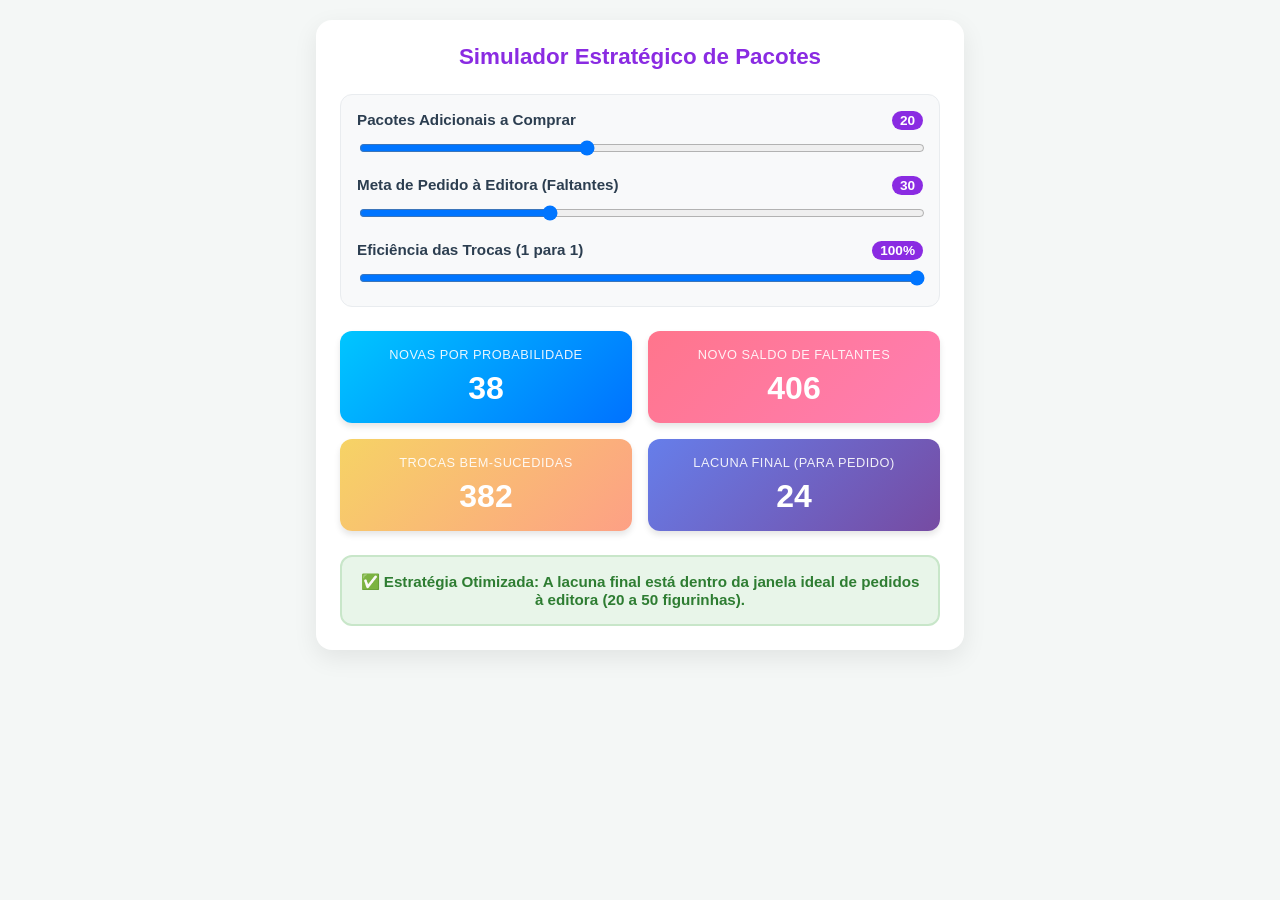
==== gerenciamento.html @ f92bf5bc "Integrate gerenciamento panel into app with editable scenario inputs and updated dashboard-style res" ====
<!DOCTYPE html>
<html lang="pt-BR">
<head>
    <meta charset="UTF-8">
    <meta name="viewport" content="width=device-width, initial-scale=1.0">
    <title>Calculadora de Ponto de Equilíbrio - Coleção</title>
    <style>
        :root {
            --primary: #8a2be2; /* Roxo semelhante à imagem */
            --secondary: #00d2ff; /* Azul ciano */
            --tertiary: #ff416c; /* Rosa/Vermelho */
            --bg-color: #f4f7f6;
            --card-bg: #ffffff;
            --text-dark: #2c3e50;
            --text-muted: #7f8c8d;
        }

        body {
            font-family: -apple-system, BlinkMacSystemFont, "Segoe UI", Roboto, Helvetica, Arial, sans-serif;
            background-color: var(--bg-color);
            color: var(--text-dark);
            padding: 20px;
            margin: 0;
            display: flex;
            justify-content: center;
        }

        .container {
            background-color: var(--card-bg);
            border-radius: 16px;
            box-shadow: 0 8px 24px rgba(0,0,0,0.08);
            padding: 24px;
            max-width: 600px;
            width: 100%;
        }

        h2 {
            margin-top: 0;
            font-size: 1.4rem;
            color: var(--primary);
            text-align: center;
            margin-bottom: 24px;
        }

        .controls {
            background: #f8f9fa;
            padding: 16px;
            border-radius: 12px;
            margin-bottom: 24px;
            border: 1px solid #e9ecef;
        }

        .control-group {
            margin-bottom: 16px;
        }

        .control-group:last-child {
            margin-bottom: 0;
        }

        .control-header {
            display: flex;
            justify-content: space-between;
            margin-bottom: 8px;
            font-weight: 600;
            font-size: 0.95rem;
        }

        .value-badge {
            background: var(--primary);
            color: white;
            padding: 2px 8px;
            border-radius: 12px;
            font-size: 0.85rem;
        }

        input[type=range] {
            width: 100%;
            cursor: pointer;
        }

        .results-grid {
            display: grid;
            grid-template-columns: repeat(2, 1fr);
            gap: 16px;
            margin-bottom: 24px;
        }

        .result-card {
            padding: 16px;
            border-radius: 12px;
            text-align: center;
            color: white;
            box-shadow: 0 4px 6px rgba(0,0,0,0.1);
        }

        .bg-purple { background: linear-gradient(135deg, #667eea 0%, #764ba2 100%); }
        .bg-blue { background: linear-gradient(135deg, #00c6ff 0%, #0072ff 100%); }
        .bg-pink { background: linear-gradient(135deg, #ff758c 0%, #ff7eb3 100%); }
        .bg-orange { background: linear-gradient(135deg, #f6d365 0%, #fda085 100%); }

        .result-title {
            font-size: 0.8rem;
            text-transform: uppercase;
            letter-spacing: 0.5px;
            opacity: 0.9;
            margin-bottom: 8px;
        }

        .result-value {
            font-size: 2rem;
            font-weight: 800;
            margin: 0;
        }

        .status-box {
            padding: 16px;
            border-radius: 12px;
            text-align: center;
            font-weight: 600;
            font-size: 0.95rem;
            border: 2px solid transparent;
        }

        .status-success { background-color: #e8f5e9; color: #2e7d32; border-color: #c8e6c9; }
        .status-warning { background-color: #fff8e1; color: #f57f17; border-color: #ffecb3; }
        .status-danger { background-color: #ffebee; color: #c62828; border-color: #ffcdd2; }

    </style>
</head>
<body>

    <div class="container">
        <h2>Simulador Estratégico de Pacotes</h2>

        <div class="controls">
            <div class="control-group">
                <div class="control-header">
                    <label for="pacotes">Pacotes Adicionais a Comprar</label>
                    <span class="value-badge" id="valPacotes">20</span>
                </div>
                <input type="range" id="pacotes" min="0" max="50" value="20" step="1" oninput="calcular()">
            </div>

            <div class="control-group">
                <div class="control-header">
                    <label for="meta">Meta de Pedido à Editora (Faltantes)</label>
                    <span class="value-badge" id="valMeta">30</span>
                </div>
                <input type="range" id="meta" min="20" max="50" value="30" step="1" oninput="calcular()">
            </div>

            <div class="control-group">
                <div class="control-header">
                    <label for="eficiencia">Eficiência das Trocas (1 para 1)</label>
                    <span class="value-badge" id="valEficiencia">100%</span>
                </div>
                <input type="range" id="eficiencia" min="50" max="100" value="100" step="5" oninput="calcular()">
            </div>
        </div>

        <div class="results-grid">
            <div class="result-card bg-blue">
                <div class="result-title">Novas por Probabilidade</div>
                <div class="result-value" id="resNovas">0</div>
            </div>
            <div class="result-card bg-pink">
                <div class="result-title">Novo Saldo de Faltantes</div>
                <div class="result-value" id="resFaltantes">444</div>
            </div>
            <div class="result-card bg-orange">
                <div class="result-title">Trocas Bem-Sucedidas</div>
                <div class="result-value" id="resTrocas">0</div>
            </div>
            <div class="result-card bg-purple">
                <div class="result-title">Lacuna Final (Para Pedido)</div>
                <div class="result-value" id="resLacuna">0</div>
            </div>
        </div>

        <div id="statusBox" class="status-box status-warning">
            Ajuste os parâmetros para simular o cenário.
        </div>
    </div>

    <script>
        // Variáveis de estado inicial baseadas no cenário
        const TOTAL_ALBUM = 1127;
        const FALTANTES_INICIAIS = 444;
        const DUPLICATAS_INICIAIS = 320;
        const FIGURINHAS_POR_PACOTE = 5;

        function calcular() {
            // Coleta de inputs
            const pacotes = parseInt(document.getElementById('pacotes').value);
            const meta = parseInt(document.getElementById('meta').value);
            const eficiencia = parseInt(document.getElementById('eficiencia').value) / 100;

            // Atualização visual dos badges
            document.getElementById('valPacotes').innerText = pacotes;
            document.getElementById('valMeta').innerText = meta;
            document.getElementById('valEficiencia').innerText = (eficiencia * 100) + '%';

            // Lógica de cálculo estocástico (Esperança Matemática)
            const figurinhasCompradas = pacotes * FIGURINHAS_POR_PACOTE;
            let faltantesAtual = FALTANTES_INICIAIS;
            let duplicatasAtual = DUPLICATAS_INICIAIS;

            // Simulação iterativa para precisão probabilística
            for(let i = 0; i < figurinhasCompradas; i++) {
                let probabilidadeInedita = faltantesAtual / TOTAL_ALBUM;
                faltantesAtual -= probabilidadeInedita;
                duplicatasAtual += (1 - probabilidadeInedita);
            }

            // Arredondamentos para exibição
            const faltantesPosCompra = Math.round(faltantesAtual);
            const duplicatasPosCompra = Math.round(duplicatasAtual);
            const novasAdquiridasNaCompra = FALTANTES_INICIAIS - faltantesPosCompra;

            // Lógica de Trocas
            const totalDuplicatasDisponiveis = duplicatasPosCompra;
            const trocasPossiveis = totalDuplicatasDisponiveis * eficiencia;
            // O máximo de trocas é limitado pela quantidade de figurinhas que ainda faltam
            const trocasRealizadas = Math.floor(Math.min(trocasPossiveis, faltantesPosCompra));

            // Resultado Final
            const lacunaFinal = faltantesPosCompra - trocasRealizadas;

            // Renderização no DOM
            document.getElementById('resNovas').innerText = novasAdquiridasNaCompra;
            document.getElementById('resFaltantes').innerText = faltantesPosCompra;
            document.getElementById('resTrocas').innerText = trocasRealizadas;
            document.getElementById('resLacuna').innerText = lacunaFinal;

            // Avaliação de Status
            const statusBox = document.getElementById('statusBox');
            statusBox.className = 'status-box'; // reset classes

            if (lacunaFinal === meta) {
                statusBox.classList.add('status-success');
                statusBox.innerHTML = "🎯 <strong>Precisão Cirúrgica!</strong> A lacuna final atinge exatamente a sua meta de pedido direto.";
            } else if (lacunaFinal >= 20 && lacunaFinal <= 50) {
                statusBox.classList.add('status-success');
                statusBox.innerHTML = "✅ <strong>Estratégia Otimizada:</strong> A lacuna final está dentro da janela ideal de pedidos à editora (20 a 50 figurinhas).";
            } else if (lacunaFinal > 50) {
                statusBox.classList.add('status-warning');
                statusBox.innerHTML = "⚠️ <strong>Atenção:</strong> A lacuna final (" + lacunaFinal + ") está alta. Considere comprar mais pacotes ou melhorar a eficiência nas trocas.";
            } else {
                statusBox.classList.add('status-danger');
                statusBox.innerHTML = "🛑 <strong>Desperdício Previsto:</strong> A lacuna caiu para " + lacunaFinal + ". Você terá um volume ocioso de duplicatas sem uso. Compre menos pacotes.";
            }
        }

        // Executar no carregamento inicial
        window.onload = calcular;
    </script>
</body>
</html>
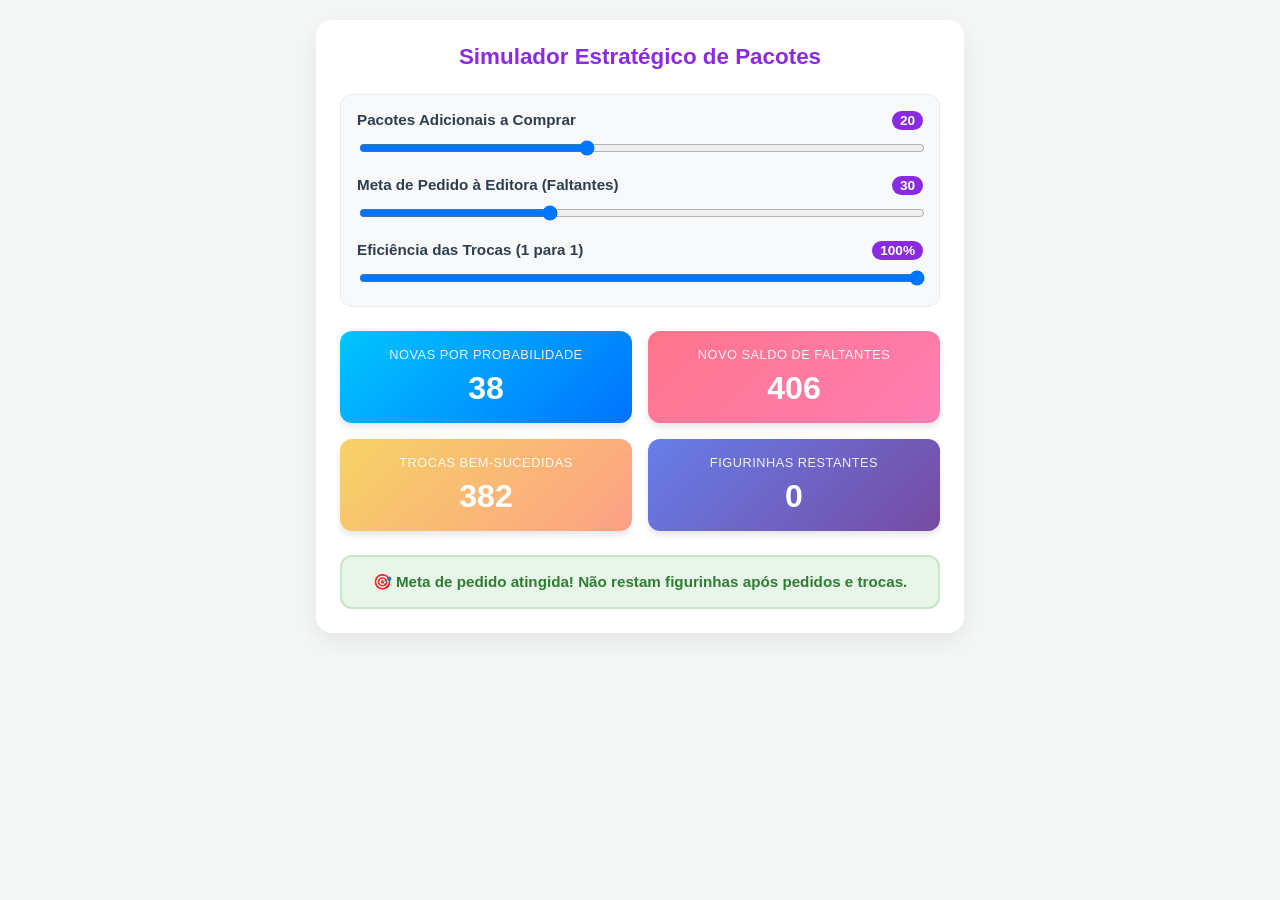
==== commit 15d6acc8: "Fix editor order calculation and rename final gap to remaining stickers" ====
--- a/gerenciamento.html
+++ b/gerenciamento.html
@@ -173,7 +173,7 @@
                 <div class="result-value" id="resTrocas">0</div>
             </div>
             <div class="result-card bg-purple">
-                <div class="result-title">Lacuna Final (Para Pedido)</div>
+                <div class="result-title">Figurinhas Restantes</div>
                 <div class="result-value" id="resLacuna">0</div>
             </div>
         </div>
@@ -225,30 +225,30 @@
             const trocasRealizadas = Math.floor(Math.min(trocasPossiveis, faltantesPosCompra));
 
             // Resultado Final
-            const lacunaFinal = faltantesPosCompra - trocasRealizadas;
+            const figurinhasRestantes = Math.max(0, faltantesPosCompra - trocasRealizadas - meta);
 
             // Renderização no DOM
             document.getElementById('resNovas').innerText = novasAdquiridasNaCompra;
             document.getElementById('resFaltantes').innerText = faltantesPosCompra;
             document.getElementById('resTrocas').innerText = trocasRealizadas;
-            document.getElementById('resLacuna').innerText = lacunaFinal;
+            document.getElementById('resLacuna').innerText = figurinhasRestantes;
 
             // Avaliação de Status
             const statusBox = document.getElementById('statusBox');
             statusBox.className = 'status-box'; // reset classes
 
-            if (lacunaFinal === meta) {
+            if (figurinhasRestantes === 0) {
                 statusBox.classList.add('status-success');
-                statusBox.innerHTML = "🎯 <strong>Precisão Cirúrgica!</strong> A lacuna final atinge exatamente a sua meta de pedido direto.";
-            } else if (lacunaFinal >= 20 && lacunaFinal <= 50) {
+                statusBox.innerHTML = "🎯 Meta de pedido atingida! Não restam figurinhas após pedidos e trocas.";
+            } else if (figurinhasRestantes <= 20) {
                 statusBox.classList.add('status-success');
-                statusBox.innerHTML = "✅ <strong>Estratégia Otimizada:</strong> A lacuna final está dentro da janela ideal de pedidos à editora (20 a 50 figurinhas).";
-            } else if (lacunaFinal > 50) {
+                statusBox.innerHTML = `✅ Muito próximo! Ainda restam ${figurinhasRestantes} figurinhas.`;
+            } else if (figurinhasRestantes <= 50) {
                 statusBox.classList.add('status-warning');
-                statusBox.innerHTML = "⚠️ <strong>Atenção:</strong> A lacuna final (" + lacunaFinal + ") está alta. Considere comprar mais pacotes ou melhorar a eficiência nas trocas.";
+                statusBox.innerHTML = `⚠️ Bom progresso, mas restam ${figurinhasRestantes} figurinhas. Ajuste pacotes ou trocas para alcançar a meta.`;
             } else {
                 statusBox.classList.add('status-danger');
-                statusBox.innerHTML = "🛑 <strong>Desperdício Previsto:</strong> A lacuna caiu para " + lacunaFinal + ". Você terá um volume ocioso de duplicatas sem uso. Compre menos pacotes.";
+                statusBox.innerHTML = `🛑 Restam ${figurinhasRestantes} figurinhas. Considere mais pacotes, trocas mais eficientes ou aumentar a meta de pedido.`;
             }
         }
 
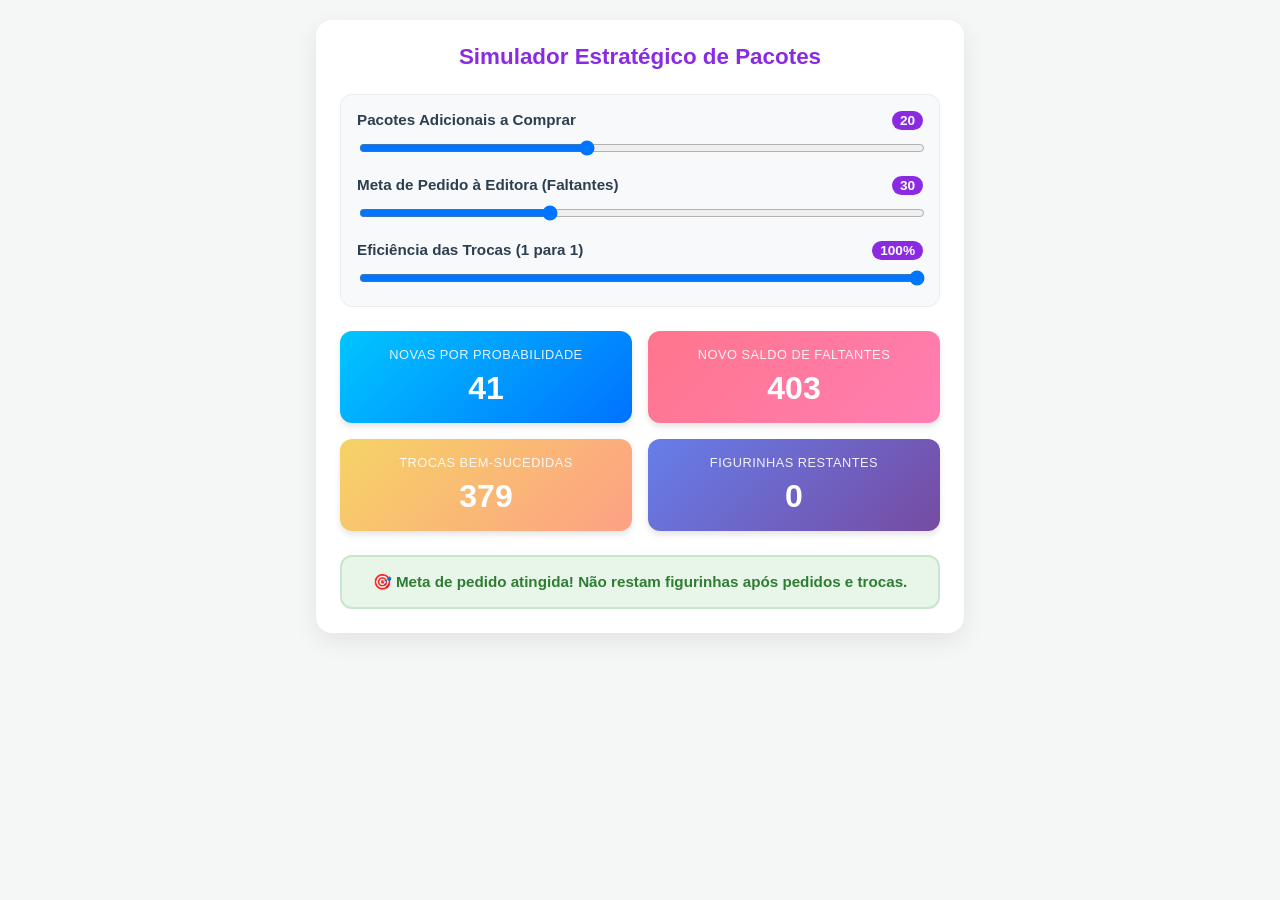
==== commit e21e997b: "Atualiza total do álbum de 1127 para 1033 figurinhas Co-Authored-By: Claude Sonnet 4.6 <noreply@anth" ====
--- a/gerenciamento.html
+++ b/gerenciamento.html
@@ -185,7 +185,7 @@
 
     <script>
         // Variáveis de estado inicial baseadas no cenário
-        const TOTAL_ALBUM = 1127;
+        const TOTAL_ALBUM = 1033;
         const FALTANTES_INICIAIS = 444;
         const DUPLICATAS_INICIAIS = 320;
         const FIGURINHAS_POR_PACOTE = 5;
